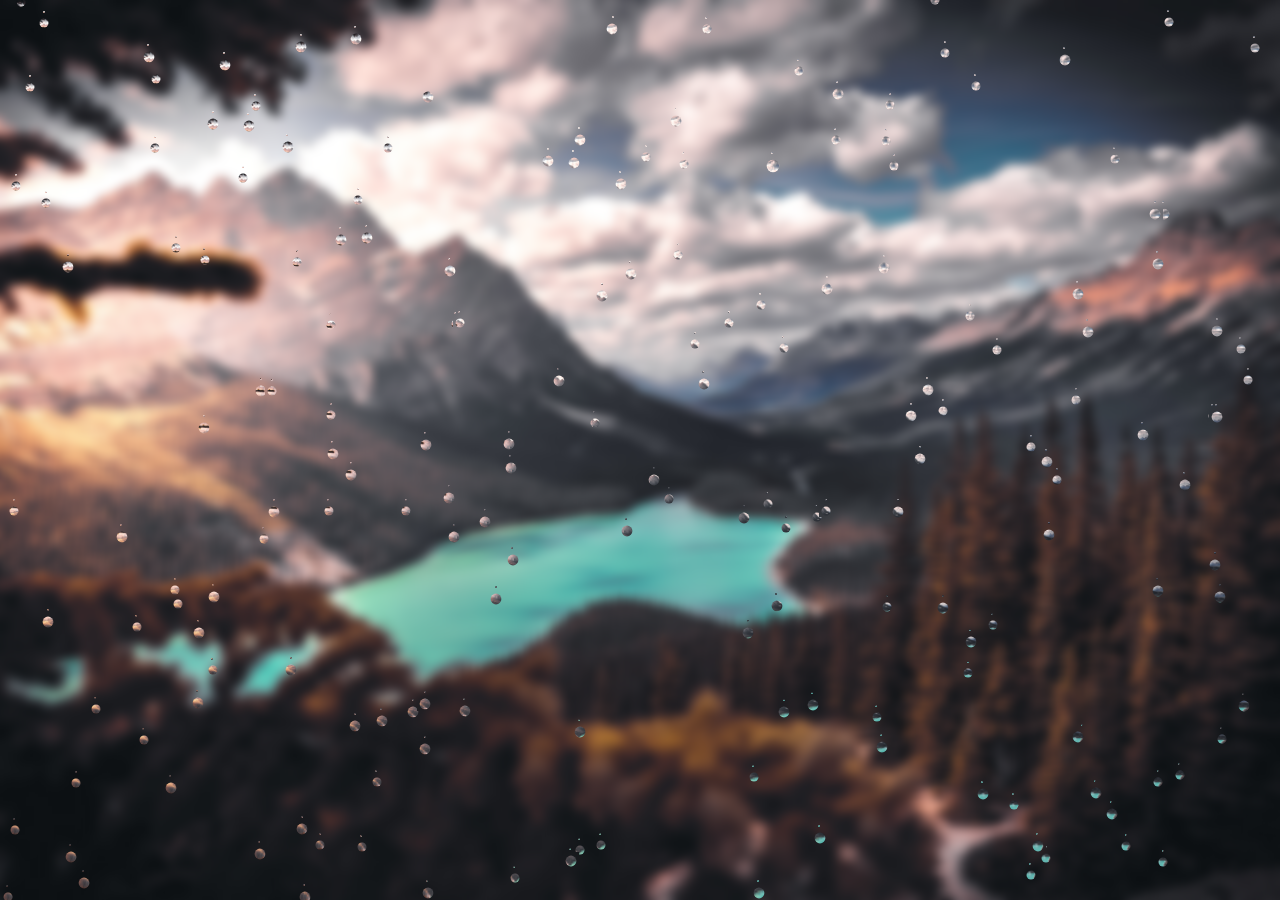
==== index.html @ 4c285d32 "Update and rename RainyDay.html to index.html" ====
<!DOCTYPE html>
<html lang="en">
<head>
    <meta charset="UTF-8">
    <meta name="viewport" content="width=device-width, initial-scale=1.0">
    <title>Test</title>
    <link rel="stylesheet" href="style.css" />
</head>
<body>
    <audio id="myAudio" controls autoplay hidden="true" loop>
        <source src="audio.mp3" type="audio/mp3" />
      </audio>
      <section>
        <img id="background" src="bg.png" />
      </section>
    <script src="RainyDay.js"></script>
    <script>
        async function playAudio() {
          try {
            const element = document.getElementById("myAudio");
  
            element.playAudio();
          } catch (e) {}
        }
        function rain() {
          try {
            var image = document.getElementById("background");
            image.onload = function () {
              var rainyDay = new RainyDay({
                image: this,
                fps: 30,
                blur: 10,
              });
              rainyDay.rain([[5, 2, 2]], 0);
            };
            image.src = "bg.png";
          } catch {
          } finally {
          }
        }
        rain();
      </script>
</body>
</html>
---- style.css ----
* {
    margin: 0;
    padding: 0;
    box-sizing: border-box;
  }
  section {
    position: relative;
    width: 100%;
    height: 100vh;
    overflow: hidden;
  }
  canvas {
    position: absolute;
    top: 0;
    left: 0;
    width: 100%;
    height: 100vh;
  }
  img {
    width: 100%;
  }
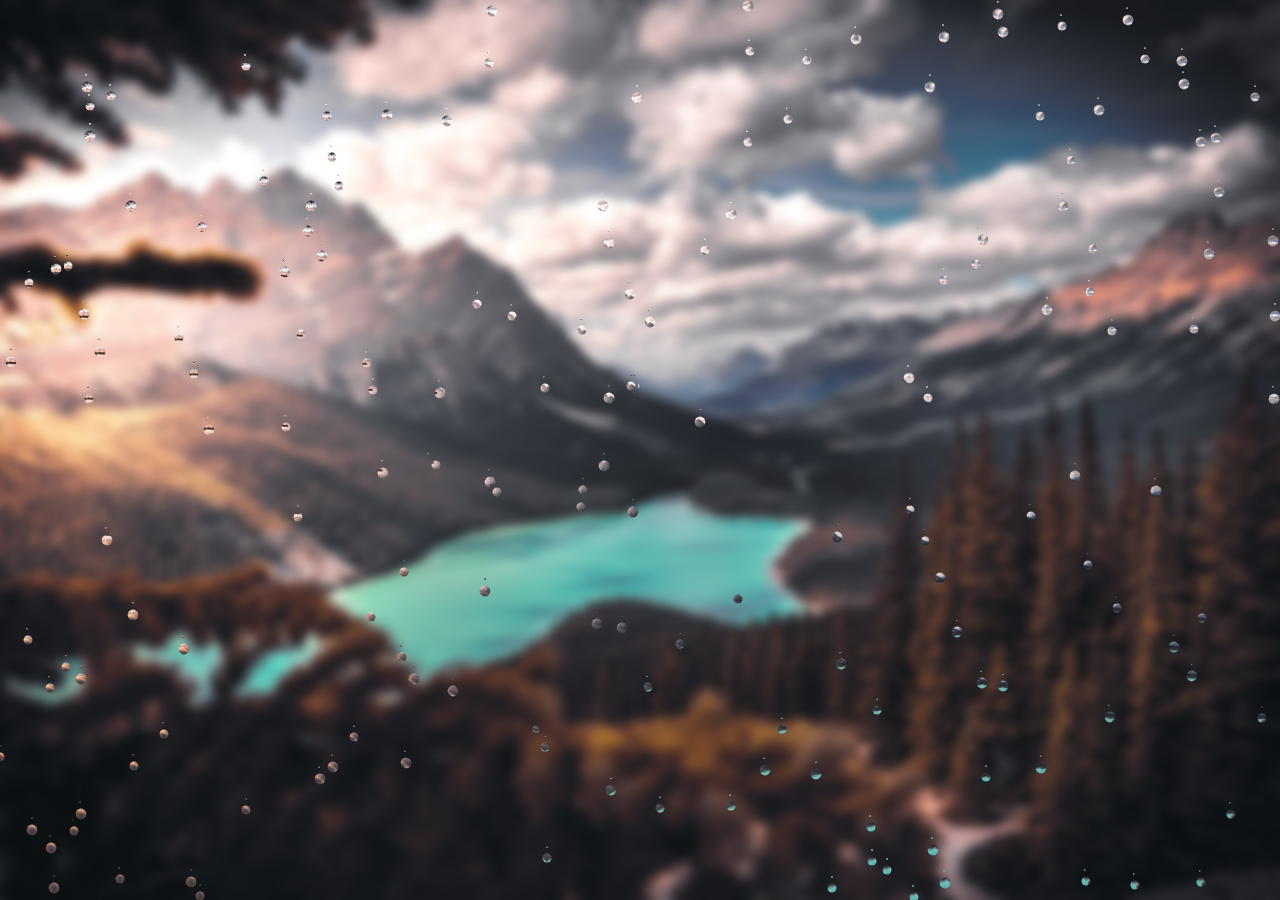
==== commit 813a135d: "Update index.html" ====
--- a/index.html
+++ b/index.html
@@ -19,7 +19,7 @@
           try {
             const element = document.getElementById("myAudio");
   
-            element.playAudio();
+            element.play();
           } catch (e) {}
         }
         function rain() {
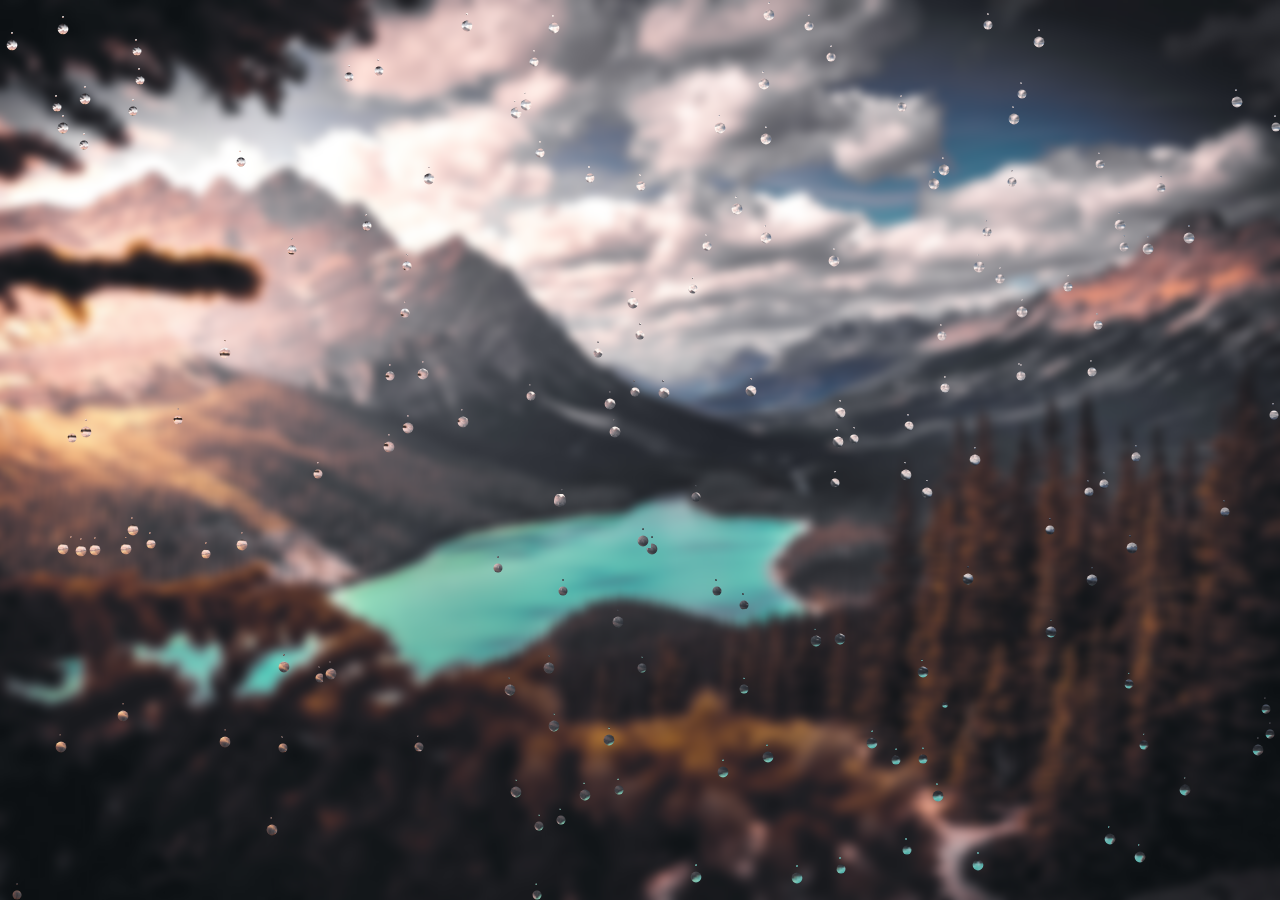
==== commit cf1d5d30: "Update index.html" ====
--- a/index.html
+++ b/index.html
@@ -6,7 +6,7 @@
     <title>Test</title>
     <link rel="stylesheet" href="style.css" />
 </head>
-<body>
+<body onclick="playAudio()">
     <audio id="myAudio" controls autoplay hidden="true" loop>
         <source src="audio.mp3" type="audio/mp3" />
       </audio>
